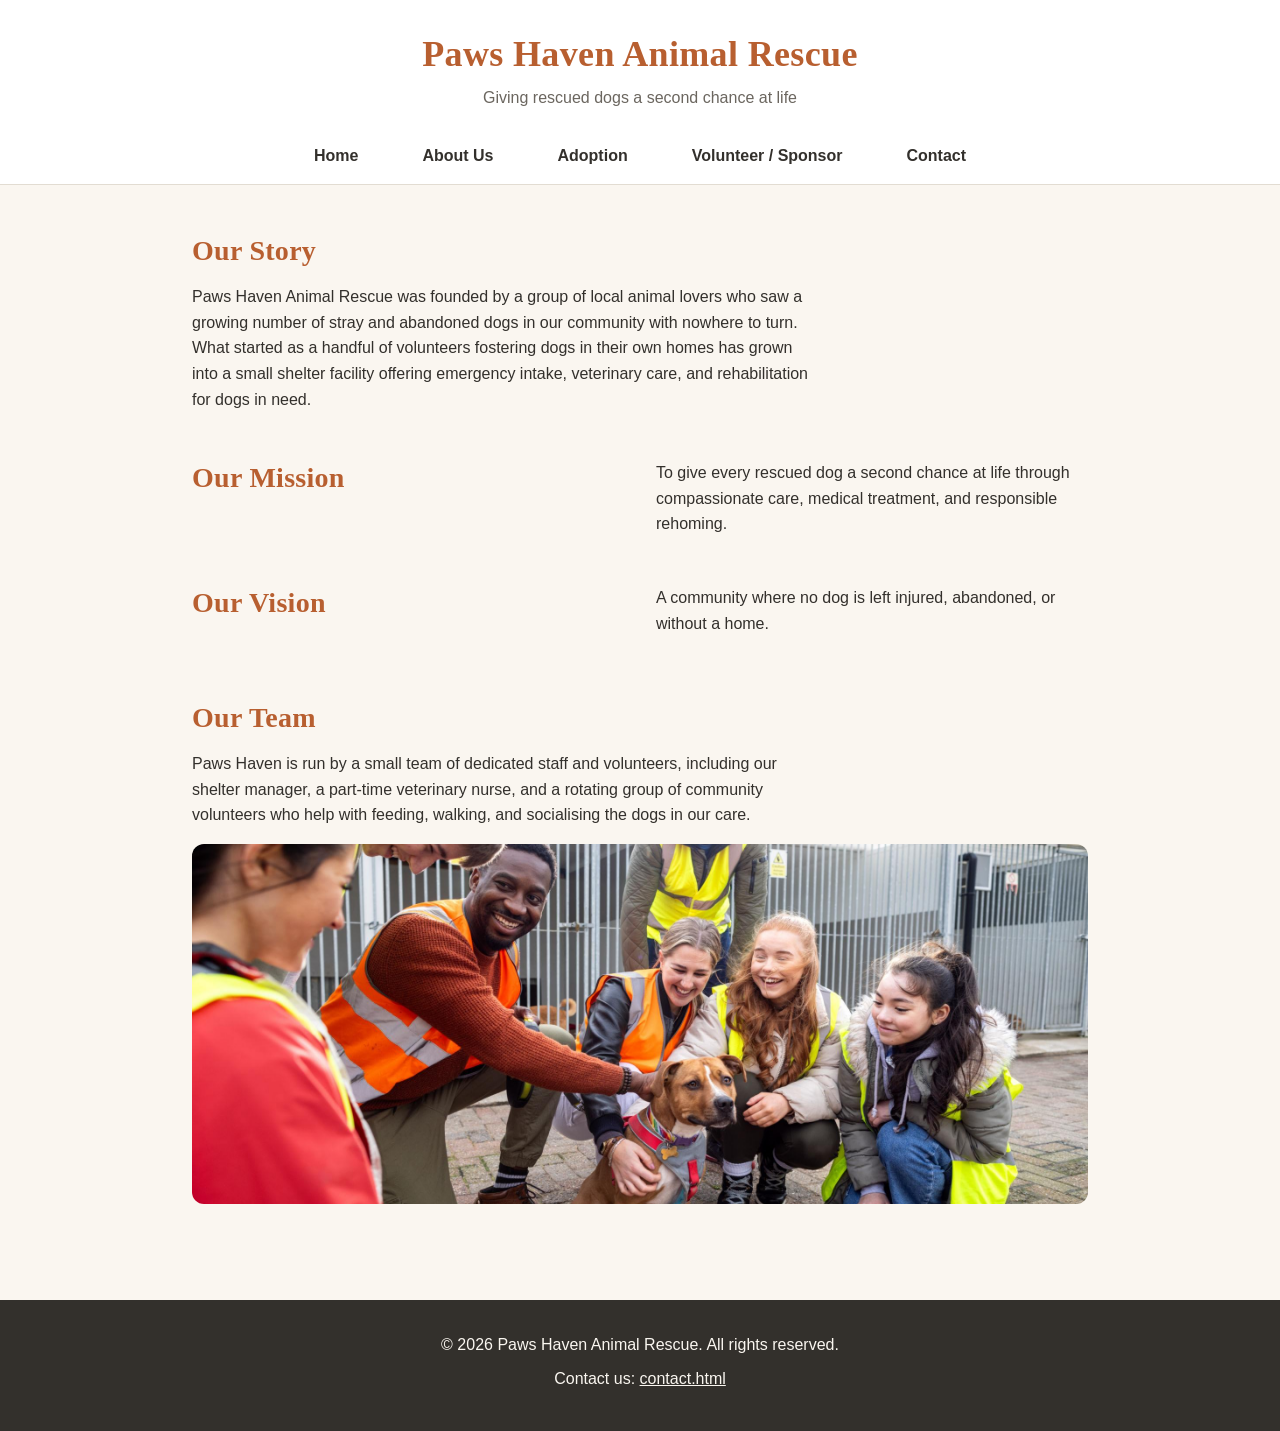
==== ST10488462 POE PART 1 (4)/ST10488462 POE PART 1/HTML and Basic Content, Website/about.html @ 7c571efb "CSS foundation Improved my footer Improved my Typography Link HTML to CSS Applied color and decor" ====
<!DOCTYPE html>
<html lang="en">
<head>
    <meta charset="UTF-8">
    <meta name="viewport" content="width=device-width, initial-scale=1.0">

    <meta name="description" content="Learn about Paws Haven Animal Rescue's history, mission, and the team dedicated to rescuing and rehoming dogs in need.">
    <meta name="keywords" content="dog rescue, animal shelter, about us, non-profit, Paws Haven">

    <!-- Links this page to the external stylesheet, so all styling is in one shared file -->
    <link rel="stylesheet" href="style.css">

    <title>Paws Haven Animal Rescue | About Us</title>
</head>
<body>

    <!-- HEADER: identical to index.html so the site feels consistent -->
    <header>
        <h1>Paws Haven Animal Rescue</h1>
        <p>Giving rescued dogs a second chance at life</p>

        <!-- NAV: same navigation menu as every other page -->
        <nav>
            <ul>
                <li><a href="index.html">Home</a></li>
                <li><a href="about.html">About Us</a></li>
                <li><a href="services.html">Adoption</a></li>
                <li><a href="enquiry.html">Volunteer / Sponsor</a></li>
                <li><a href="contact.html">Contact</a></li>
            </ul>
        </nav>
    </header>

    <!-- MAIN: unique content for the About Us page -->
    <main>

        <!-- Section explaining the charity's history -->
        <section id="our-story">
            <h2>Our Story</h2>
            <p>
                Paws Haven Animal Rescue was founded by a group of local animal
                lovers who saw a growing number of stray and abandoned dogs in
                our community with nowhere to turn. What started as a handful of
                volunteers fostering dogs in their own homes has grown into a
                small shelter facility offering emergency intake, veterinary
                care, and rehabilitation for dogs in need.
            </p>
        </section>

        <!-- Section for mission and vision -->
        <section id="mission-vision">
            <h2>Our Mission</h2>
            <p>
                To give every rescued dog a second chance at life through
                compassionate care, medical treatment, and responsible rehoming.
            </p>

            <h2>Our Vision</h2>
            <p>
                A community where no dog is left injured, abandoned, or without
                a home.
            </p>
        </section>

        <!-- Section introducing the team -->
        <section id="our-team">
            <h2>Our Team</h2>
            <p>
                Paws Haven is run by a small team of dedicated staff and
                volunteers, including our shelter manager, a part-time
                veterinary nurse, and a rotating group of community volunteers
                who help with feeding, walking, and socialising the dogs in
                our care.
            </p>
            <img src="images/team-photo.jpg" alt="Paws Haven staff and volunteers with rescued dogs">
        </section>

    </main>

    <!-- FOOTER: identical to index.html -->
    <footer>
        <p>&copy; 2026 Paws Haven Animal Rescue. All rights reserved.</p>
        <p>Contact us: <a href="contact.html">contact.html</a></p>
    </footer>

</body>
</html>
---- ST10488462 POE PART 1 (4)/ST10488462 POE PART 1/HTML and Basic Content, Website/style.css ----
/* =========================================================
   PAWS HAVEN ANIMAL RESCUE — MAIN STYLESHEET
   WEDE5020 POE Part 2: CSS Styling and Responsive Design
   =========================================================
   Sections:
   1. CSS Reset
   2. Base Styles (root variables, fonts, colours)
   3. Typography
   4. Header & Navigation
   5. Section spacing (shared layout rules)
   6. Homepage styles
   7. About Us page styles
   8. Adoption page styles (Flexbox card layout)
   9. Enquiry & Contact form styles
   10. Footer
   11. Interactive states (:hover, :focus, :active)
   12. Responsive Design (media queries)
   ========================================================= */


/* ---------------------------------------------------------
   1. CSS RESET
   Removes inconsistent default spacing/styles browsers apply,
   so the site looks the same across Chrome, Edge, Firefox, etc.
--------------------------------------------------------- */
* {
    margin: 0;
    padding: 0;
    box-sizing: border-box;
}

img {
    max-width: 100%;
    display: block;
}

a {
    text-decoration: none;
    color: inherit;
}

ul, ol {
    list-style: none;
}


/* ---------------------------------------------------------
   2. BASE STYLES
   Root variables define the colour palette and spacing scale
   used throughout the site, so changing a value here updates
   it everywhere it's used (the "cascading" advantage of CSS).
--------------------------------------------------------- */
:root {
    /* Colour palette: warm, friendly tones suited to an animal shelter */
    --color-primary: #d97845;      /* warm terracotta - buttons, links, accents */
    --color-primary-dark: #b85f30; /* hover state for primary elements */
    --color-secondary: #4a7c59;    /* calm green - secondary accents */
    --color-background: #faf6f0;   /* soft cream page background */
    --color-surface: #ffffff;      /* card/section backgrounds */
    --color-text: #33302c;         /* main body text */
    --color-text-light: #6b665f;   /* secondary/muted text */
    --color-border: #e2dcd2;       /* subtle borders */

    /* Spacing scale (relative units, used instead of fixed pixel values) */
    --space-sm: 0.5rem;
    --space-md: 1rem;
    --space-lg: 2rem;
    --space-xl: 3rem;

    /* Typography scale */
    --font-base: 1rem;      /* 16px */
    --font-h1: 2.25rem;
    --font-h2: 1.75rem;
    --font-h3: 1.25rem;
}

html {
    scroll-behavior: smooth;
}

body {
    font-family: 'Segoe UI', Arial, Helvetica, sans-serif;
    font-size: var(--font-base);
    line-height: 1.6;
    color: var(--color-text);
    background-color: var(--color-background);
}


/* ---------------------------------------------------------
   3. TYPOGRAPHY
--------------------------------------------------------- */
h1, h2, h3 {
    font-family: 'Georgia', 'Times New Roman', serif;
    color: var(--color-primary-dark);
    line-height: 1.25;
    margin-bottom: var(--space-md);
    letter-spacing: 0.01em;
}

h1 {
    font-size: var(--font-h1);
}

h2 {
    font-size: var(--font-h2);
}

h3 {
    font-size: var(--font-h3);
}

p {
    margin-bottom: var(--space-md);
    max-width: 70ch; /* keeps line length comfortable to read */
}


/* ---------------------------------------------------------
   4. HEADER & NAVIGATION
--------------------------------------------------------- */
header {
    background-color: var(--color-surface);
    border-bottom: 1px solid var(--color-border);
    padding: var(--space-lg) var(--space-lg) var(--space-md);
    text-align: center;
}

header h1 {
    margin-bottom: var(--space-sm);
}

header > p {
    color: var(--color-text-light);
    margin-bottom: var(--space-lg);
    max-width: none;
}

nav ul {
    display: flex;
    flex-wrap: wrap;
    justify-content: center;
    gap: var(--space-lg);
}

nav li {
    /* Fallback spacing in case a browser doesn't support flexbox 'gap' */
    margin: 0 calc(var(--space-lg) / 2);
}

nav a {
    font-weight: 600;
    padding: var(--space-sm) 0;
    border-bottom: 2px solid transparent;
    transition: border-color 0.2s ease, color 0.2s ease;
}


/* ---------------------------------------------------------
   5. SECTION SPACING
   Shared layout rules so every page's <main> content is
   consistently centred and spaced, regardless of page.
--------------------------------------------------------- */
main {
    max-width: 960px;
    margin: 0 auto;
    padding: var(--space-xl) var(--space-lg);
}

main section {
    margin-bottom: var(--space-xl);
}


/* ---------------------------------------------------------
   6. HOMEPAGE STYLES
--------------------------------------------------------- */
#hero {
    text-align: center;
}

#hero img {
    border-radius: 12px;
    margin-bottom: var(--space-lg);
    max-height: 420px;
    width: 100%;
    object-fit: cover;
}

#hero p {
    margin-left: auto;
    margin-right: auto;
}

.cta-button {
    display: inline-block;
    background-color: var(--color-primary);
    color: #ffffff;
    font-weight: 600;
    padding: var(--space-sm) var(--space-lg);
    border-radius: 8px;
    margin-top: var(--space-sm);
    transition: background-color 0.2s ease, transform 0.15s ease;
}

#what-we-do ul {
    display: grid;
    grid-template-columns: repeat(2, 1fr);
    gap: var(--space-md);
}

#what-we-do li {
    background-color: var(--color-surface);
    border: 1px solid var(--color-border);
    border-radius: 8px;
    padding: var(--space-md);
}

#get-involved {
    background-color: var(--color-surface);
    border-left: 4px solid var(--color-secondary);
    border-radius: 8px;
    padding: var(--space-lg);
}


/* ---------------------------------------------------------
   7. ABOUT US PAGE STYLES
--------------------------------------------------------- */
#mission-vision {
    display: grid;
    grid-template-columns: 1fr 1fr;
    gap: var(--space-lg);
}

#our-team img {
    border-radius: 12px;
    margin-top: var(--space-md);
    max-height: 360px;
    width: 100%;
    object-fit: cover;
}


/* ---------------------------------------------------------
   8. ADOPTION PAGE STYLES (Flexbox card layout)
--------------------------------------------------------- */
#available-dogs {
    display: flex;
    flex-wrap: wrap;
    justify-content: center;
    gap: var(--space-lg);
}

.dog-card {
    background-color: var(--color-surface);
    border: 1px solid var(--color-border);
    border-radius: 12px;
    overflow: hidden;
    flex: 1 1 260px;
    max-width: 300px;
    box-shadow: 0 2px 6px rgba(0, 0, 0, 0.06);
    transition: transform 0.2s ease, box-shadow 0.2s ease;
}

.dog-card img {
    height: 200px;
    width: 100%;
    object-fit: cover;
}

.dog-card h3,
.dog-card p {
    padding-left: var(--space-md);
    padding-right: var(--space-md);
}

.dog-card h3 {
    margin-top: var(--space-md);
    margin-bottom: var(--space-sm);
}

.dog-card p {
    color: var(--color-text-light);
    margin-bottom: var(--space-md);
}

#adoption-process ol {
    list-style: decimal;
    padding-left: var(--space-lg);
}

#adoption-process li {
    margin-bottom: var(--space-sm);
}


/* ---------------------------------------------------------
   9. ENQUIRY & CONTACT FORM STYLES
--------------------------------------------------------- */
form {
    display: flex;
    flex-direction: column;
    gap: var(--space-sm);
    background-color: var(--color-surface);
    border: 1px solid var(--color-border);
    border-radius: 12px;
    padding: var(--space-lg);
    max-width: 560px;
}

label {
    font-weight: 600;
    margin-top: var(--space-sm);
}

input,
select,
textarea {
    font-family: inherit;
    font-size: var(--font-base);
    padding: var(--space-sm);
    border: 1px solid var(--color-border);
    border-radius: 6px;
    background-color: var(--color-background);
    color: var(--color-text);
}

textarea {
    resize: vertical;
}

button[type="submit"] {
    align-self: flex-start;
    background-color: var(--color-primary);
    color: #ffffff;
    font-weight: 600;
    font-size: var(--font-base);
    border: none;
    border-radius: 8px;
    padding: var(--space-sm) var(--space-lg);
    margin-top: var(--space-sm);
    cursor: pointer;
    transition: background-color 0.2s ease, transform 0.15s ease;
}

#our-locations iframe {
    border-radius: 8px;
    margin-bottom: var(--space-lg);
}

#contact-details p {
    max-width: none;
}


/* ---------------------------------------------------------
   10. FOOTER
--------------------------------------------------------- */
footer {
    background-color: var(--color-text);
    color: var(--color-background);
    text-align: center;
    padding: var(--space-lg);
}

footer p {
    max-width: none;
    margin-bottom: var(--space-sm);
    color: inherit;
}

footer a {
    text-decoration: underline;
}


/* ---------------------------------------------------------
   11. INTERACTIVE STATES (:hover, :focus, :active)
--------------------------------------------------------- */
nav a:hover,
nav a:focus {
    color: var(--color-primary);
    border-bottom-color: var(--color-primary);
}

nav a:active {
    color: var(--color-primary-dark);
}

.cta-button:hover {
    background-color: var(--color-primary-dark);
    transform: translateY(-2px);
}

.cta-button:active {
    transform: translateY(0);
}

.dog-card:hover {
    box-shadow: 0 6px 16px rgba(0, 0, 0, 0.12);
    transform: translateY(-4px);
}

button[type="submit"]:hover {
    background-color: var(--color-primary-dark);
}

button[type="submit"]:active {
    transform: translateY(1px);
}

input:focus,
select:focus,
textarea:focus {
    outline: none;
    border-color: var(--color-primary);
    box-shadow: 0 0 0 3px rgba(217, 120, 69, 0.2);
}

a:focus-visible,
button:focus-visible {
    outline: 3px solid var(--color-secondary);
    outline-offset: 2px;
}


/* ---------------------------------------------------------
   12. RESPONSIVE DESIGN
   Breakpoints:
     - Tablet:  max-width 768px
     - Mobile:  max-width 480px
   Layout switches from multi-column to single-column, nav
   stacks vertically, and spacing/font sizes shrink slightly
   to suit smaller screens.
--------------------------------------------------------- */

/* ---- Tablet ---- */
@media (max-width: 768px) {
    :root {
        --font-h1: 1.85rem;
        --font-h2: 1.5rem;
        --font-h3: 1.15rem;
    }

    main {
        padding: var(--space-lg) var(--space-md);
    }

    nav ul {
        gap: var(--space-md);
    }

    #what-we-do ul {
        grid-template-columns: 1fr;
    }

    #mission-vision {
        grid-template-columns: 1fr;
    }

    .dog-card {
        flex: 1 1 45%;
    }
}

/* ---- Mobile ---- */
@media (max-width: 480px) {
    header {
        padding: var(--space-md);
    }

    nav ul {
        flex-direction: column;
        align-items: center;
        gap: var(--space-sm);
    }

    main {
        padding: var(--space-md) var(--space-sm);
    }

    #hero img {
        max-height: 260px;
    }

    .dog-card {
        flex: 1 1 100%;
        max-width: 100%;
    }

    form {
        padding: var(--space-md);
    }

    button[type="submit"] {
        width: 100%;
        text-align: center;
    }
}
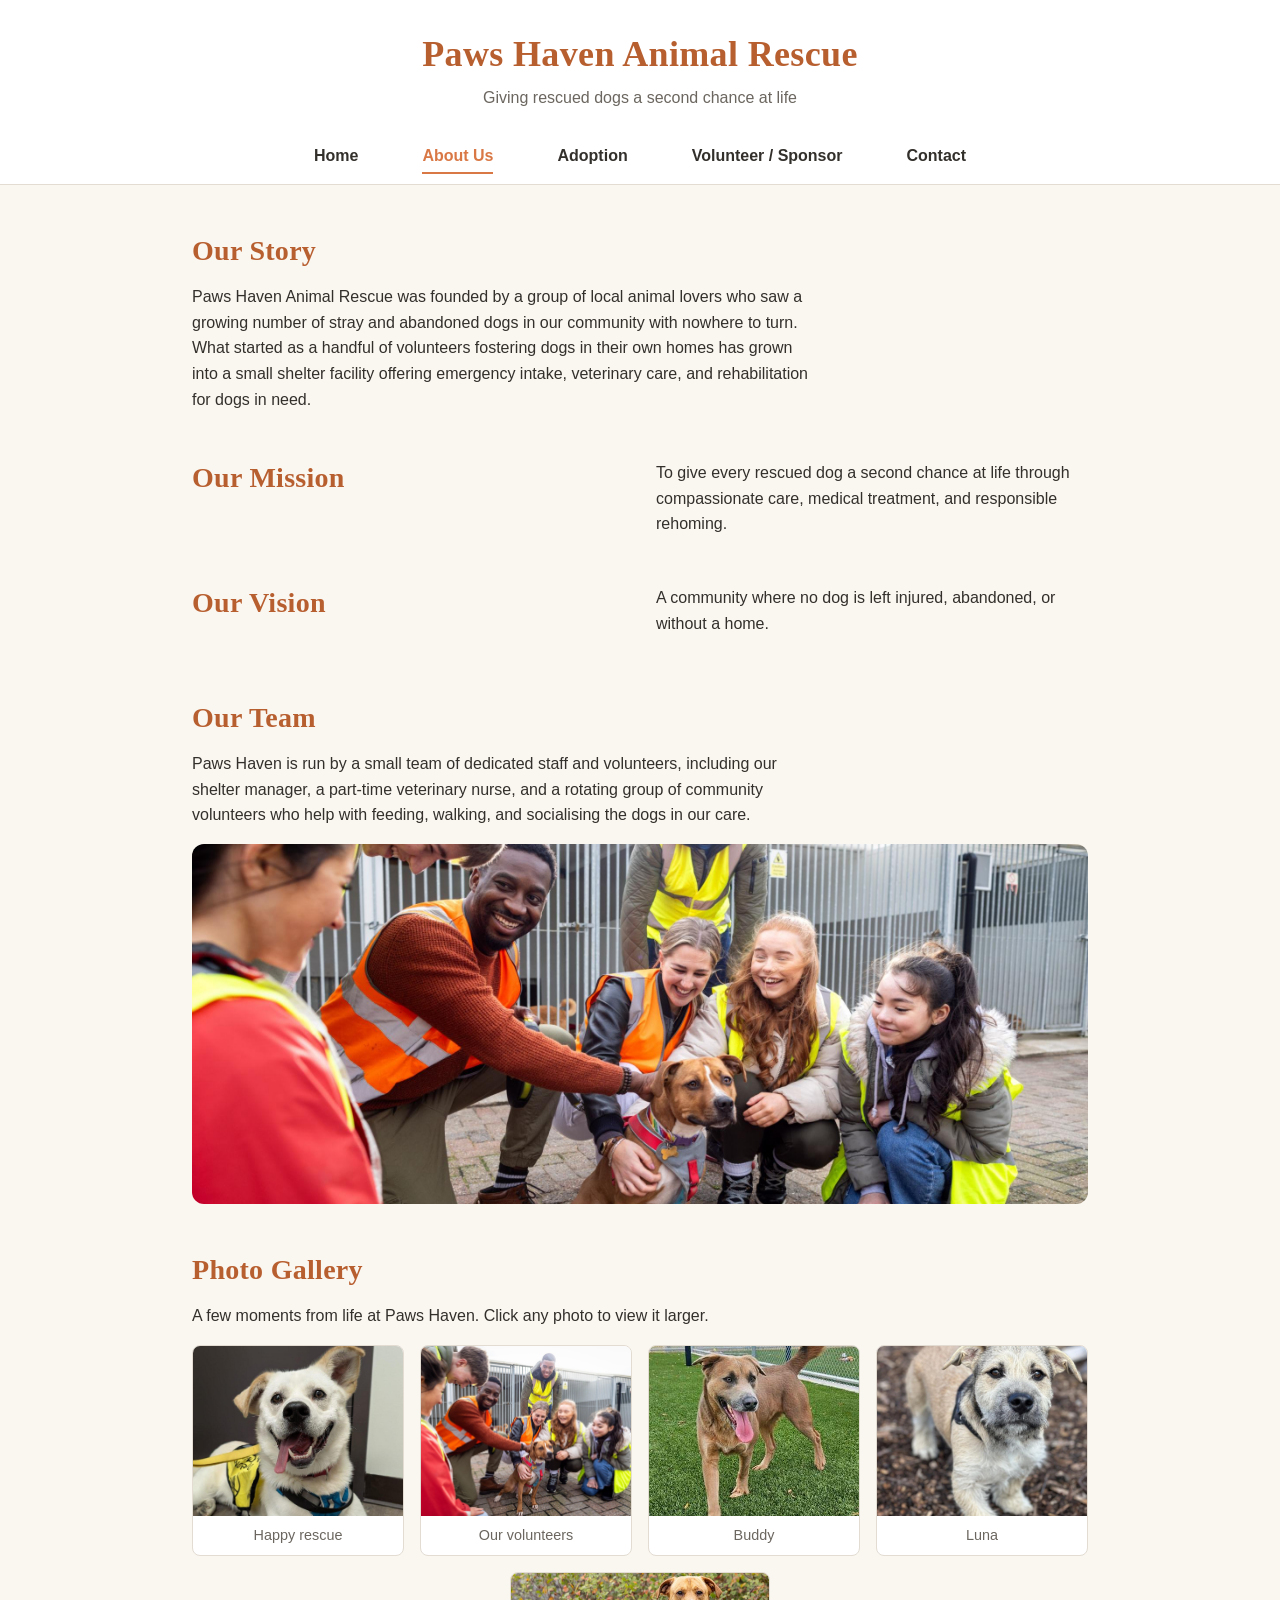
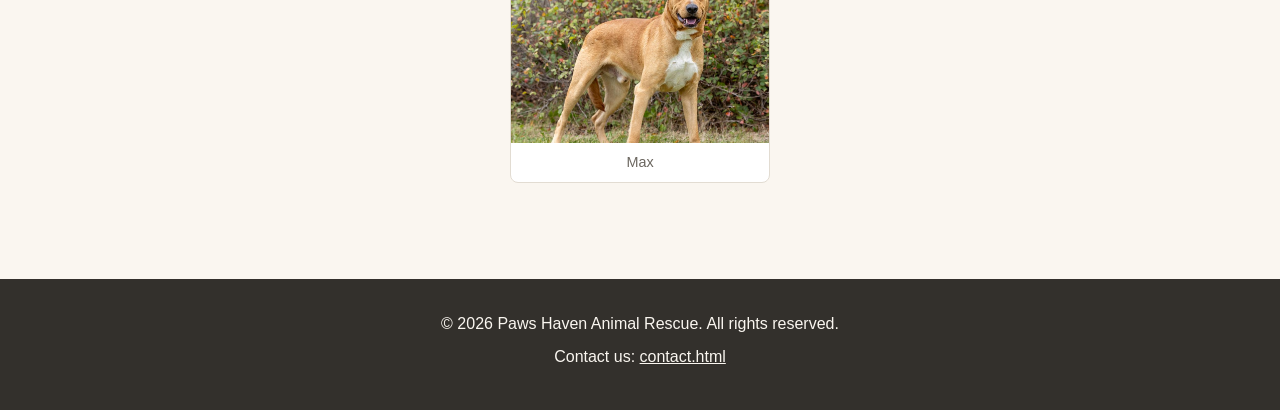
==== commit 20af5573: "Add Javascript interactivity: photo gallery lightbox, FAQ accordion, scroll animations" ====
--- a/ST10488462 POE PART 1 (4)/ST10488462 POE PART 1/HTML and Basic Content, Website/about.html
+++ b/ST10488462 POE PART 1 (4)/ST10488462 POE PART 1/HTML and Basic Content, Website/about.html
@@ -11,6 +11,8 @@
     <link rel="stylesheet" href="style.css">
 
     <title>Paws Haven Animal Rescue | About Us</title>
+    <!-- Links the JavaScript file. 'defer' makes it run only after the whole page has loaded -->
+    <script src="js/script.js" defer></script>
 </head>
 <body>
 
@@ -72,7 +74,36 @@
                 who help with feeding, walking, and socialising the dogs in
                 our care.
             </p>
-            <img src="images/team-photo.jpg" alt="Paws Haven staff and volunteers with rescued dogs">
+            <img src="images/team-photo.jpg" alt="Paws Haven staff and volunteers with rescued dogs" data-lightbox="team" data-caption="Our staff and volunteers with some of the dogs in our care">
+        </section>
+
+        <!-- Photo gallery: click any photo to open it in the lightbox viewer (see js/script.js) -->
+        <section id="gallery">
+            <h2>Photo Gallery</h2>
+            <p>A few moments from life at Paws Haven. Click any photo to view it larger.</p>
+
+            <div class="gallery">
+                <figure class="gallery-item">
+                    <img src="images/hero-dog.jpg" alt="A happy white rescued dog smiling at the camera" data-lightbox="gallery" data-caption="A happy rescue dog enjoying life at Paws Haven">
+                    <figcaption>Happy rescue</figcaption>
+                </figure>
+                <figure class="gallery-item">
+                    <img src="images/team-photo.jpg" alt="Paws Haven volunteers petting a brown dog at the shelter" data-lightbox="gallery" data-caption="Our volunteers giving the dogs the attention they deserve">
+                    <figcaption>Our volunteers</figcaption>
+                </figure>
+                <figure class="gallery-item">
+                    <img src="images/dog-buddy.jpg" alt="Buddy, a medium-sized brown dog standing on grass" data-lightbox="gallery" data-caption="Buddy enjoying some time on the grass">
+                    <figcaption>Buddy</figcaption>
+                </figure>
+                <figure class="gallery-item">
+                    <img src="images/dog-luna.jpg" alt="Luna, a small scruffy terrier mix looking up at the camera" data-lightbox="gallery" data-caption="Luna, our calm and affectionate terrier mix">
+                    <figcaption>Luna</figcaption>
+                </figure>
+                <figure class="gallery-item">
+                    <img src="images/dog-max.jpg" alt="Max, a tan Labrador mix standing in front of green bushes" data-lightbox="gallery" data-caption="Max, a playful Labrador mix who loves to run">
+                    <figcaption>Max</figcaption>
+                </figure>
+            </div>
         </section>
 
     </main>
--- a/ST10488462 POE PART 1 (4)/ST10488462 POE PART 1/HTML and Basic Content, Website/style.css
+++ b/ST10488462 POE PART 1 (4)/ST10488462 POE PART 1/HTML and Basic Content, Website/style.css
@@ -498,3 +498,365 @@
         text-align: center;
     }
 }
+
+
+/* =========================================================
+   PART 3 ADDITIONS: INTERACTIVE ELEMENTS
+   Styles for the features added with JavaScript (js/script.js):
+   13. Active navigation link
+   14. Scroll reveal animation
+   15. Back to top button
+   16. Accordion (FAQ)
+   17. Photo gallery
+   18. Lightbox viewer
+   ========================================================= */
+
+
+/* ---------------------------------------------------------
+   13. ACTIVE NAVIGATION LINK
+   JavaScript adds the class "active" to the link of the page
+   the visitor is currently on.
+--------------------------------------------------------- */
+nav a.active {
+    color: var(--color-primary);
+    border-bottom-color: var(--color-primary);
+}
+
+
+/* ---------------------------------------------------------
+   14. SCROLL REVEAL ANIMATION
+   Sections start slightly lower and see-through, then fade
+   up into place as they scroll into view. The ".js" class is
+   added by JavaScript, so visitors without JavaScript still
+   see all of the content.
+--------------------------------------------------------- */
+.js .reveal {
+    opacity: 0;
+    transform: translateY(24px);
+    transition: opacity 0.6s ease, transform 0.6s ease;
+}
+
+.js .reveal.is-visible {
+    opacity: 1;
+    transform: translateY(0);
+}
+
+
+/* ---------------------------------------------------------
+   15. BACK TO TOP BUTTON
+--------------------------------------------------------- */
+.back-to-top {
+    position: fixed;
+    right: var(--space-lg);
+    bottom: var(--space-lg);
+    width: 3rem;
+    height: 3rem;
+    border: none;
+    border-radius: 50%;
+    background-color: var(--color-primary);
+    color: #ffffff;
+    font-size: 1.4rem;
+    cursor: pointer;
+    box-shadow: 0 2px 8px rgba(0, 0, 0, 0.25);
+    opacity: 0;
+    pointer-events: none;
+    transform: translateY(12px);
+    transition: opacity 0.3s ease, transform 0.3s ease, background-color 0.2s ease;
+}
+
+.back-to-top.visible {
+    opacity: 1;
+    pointer-events: auto;
+    transform: translateY(0);
+}
+
+.back-to-top:hover {
+    background-color: var(--color-primary-dark);
+}
+
+
+/* ---------------------------------------------------------
+   16. ACCORDION (FAQ)
+--------------------------------------------------------- */
+.accordion {
+    max-width: 700px;
+}
+
+.accordion-item {
+    background-color: var(--color-surface);
+    border: 1px solid var(--color-border);
+    border-radius: 8px;
+    margin-bottom: var(--space-sm);
+    overflow: hidden;
+}
+
+/* The heading wrapping each button needs its default heading look removed */
+.accordion-item h3 {
+    margin: 0;
+    font-family: inherit;
+    font-size: var(--font-base);
+}
+
+.accordion-header {
+    display: flex;
+    justify-content: space-between;
+    align-items: center;
+    width: 100%;
+    padding: var(--space-md);
+    border: none;
+    background: none;
+    font-family: inherit;
+    font-size: var(--font-base);
+    font-weight: 600;
+    color: var(--color-text);
+    text-align: left;
+    cursor: pointer;
+    transition: background-color 0.2s ease;
+}
+
+.accordion-header:hover,
+.accordion-header:focus-visible {
+    background-color: var(--color-background);
+}
+
+/* The little plus sign that turns into a minus when the panel is open */
+.accordion-header::after {
+    content: "+";
+    margin-left: auto;
+    padding-left: var(--space-md);
+    font-size: 1.5rem;
+    line-height: 1;
+    color: var(--color-primary);
+    transition: transform 0.3s ease;
+}
+
+.accordion-header[aria-expanded="true"]::after {
+    content: "\2212"; /* minus sign */
+    transform: rotate(180deg);
+}
+
+.accordion-panel {
+    padding: 0 var(--space-md) var(--space-md);
+}
+
+.accordion-panel p {
+    margin-bottom: 0;
+}
+
+/* The answer slides down and fades in when it opens */
+.accordion-panel:not([hidden]) {
+    animation: panelOpen 0.35s ease;
+}
+
+@keyframes panelOpen {
+    from {
+        opacity: 0;
+        transform: translateY(-8px);
+    }
+    to {
+        opacity: 1;
+        transform: translateY(0);
+    }
+}
+
+
+/* ---------------------------------------------------------
+   17. PHOTO GALLERY
+   Flexbox layout: thumbnails sit side by side and wrap onto a
+   new row when there is no more room.
+--------------------------------------------------------- */
+.gallery {
+    display: flex;
+    flex-wrap: wrap;
+    justify-content: center;
+    gap: var(--space-md);
+}
+
+.gallery-item {
+    flex: 1 1 180px;
+    max-width: 260px;
+    background-color: var(--color-surface);
+    border: 1px solid var(--color-border);
+    border-radius: 8px;
+    overflow: hidden;
+}
+
+.gallery-item img {
+    width: 100%;
+    height: 170px;
+    object-fit: cover;
+    transition: transform 0.3s ease;
+}
+
+.gallery-item:hover img {
+    transform: scale(1.06);
+}
+
+.gallery-item figcaption {
+    padding: var(--space-sm);
+    text-align: center;
+    font-size: 0.9rem;
+    color: var(--color-text-light);
+}
+
+/* Any image that opens the lightbox shows a zoom cursor */
+img[data-lightbox] {
+    cursor: zoom-in;
+}
+
+img[data-lightbox]:focus-visible {
+    outline: 3px solid var(--color-secondary);
+    outline-offset: 2px;
+}
+
+
+/* ---------------------------------------------------------
+   18. LIGHTBOX VIEWER
+   A full-screen dark overlay created by JavaScript that shows
+   one image at a time with previous/next and close buttons.
+--------------------------------------------------------- */
+.lightbox {
+    position: fixed;
+    top: 0;
+    right: 0;
+    bottom: 0;
+    left: 0;
+    z-index: 1000;
+    display: flex;
+    align-items: center;
+    justify-content: center;
+    padding: var(--space-lg);
+    background-color: rgba(0, 0, 0, 0.88);
+    animation: lightboxFade 0.25s ease;
+}
+
+/* The "hidden" attribute must win over display: flex above */
+.lightbox[hidden] {
+    display: none;
+}
+
+@keyframes lightboxFade {
+    from {
+        opacity: 0;
+    }
+    to {
+        opacity: 1;
+    }
+}
+
+.lightbox-figure {
+    max-width: 90%;
+    text-align: center;
+}
+
+.lightbox-img {
+    max-width: 100%;
+    max-height: 75vh;
+    margin: 0 auto;
+    border-radius: 8px;
+    box-shadow: 0 4px 24px rgba(0, 0, 0, 0.5);
+}
+
+.lightbox-caption {
+    margin-top: var(--space-md);
+    color: #ffffff;
+}
+
+.lightbox-close,
+.lightbox-prev,
+.lightbox-next {
+    position: absolute;
+    border: none;
+    background-color: rgba(255, 255, 255, 0.15);
+    color: #ffffff;
+    cursor: pointer;
+    border-radius: 50%;
+    width: 3rem;
+    height: 3rem;
+    font-size: 1.5rem;
+    transition: background-color 0.2s ease;
+}
+
+.lightbox-close:hover,
+.lightbox-prev:hover,
+.lightbox-next:hover {
+    background-color: rgba(255, 255, 255, 0.35);
+}
+
+.lightbox-close {
+    top: var(--space-md);
+    right: var(--space-md);
+}
+
+.lightbox-prev {
+    left: var(--space-md);
+    top: 50%;
+}
+
+.lightbox-next {
+    right: var(--space-md);
+    top: 50%;
+}
+
+/* Stops the page behind the lightbox from scrolling while it is open */
+body.no-scroll {
+    overflow: hidden;
+}
+
+
+/* ---------------------------------------------------------
+   PART 3 RESPONSIVE ADJUSTMENTS
+--------------------------------------------------------- */
+@media (max-width: 480px) {
+    .back-to-top {
+        right: var(--space-md);
+        bottom: var(--space-md);
+    }
+
+    .gallery-item {
+        flex: 1 1 100%;
+        max-width: 100%;
+    }
+
+    .lightbox {
+        padding: var(--space-md);
+    }
+
+    .lightbox-prev,
+    .lightbox-next {
+        top: auto;
+        bottom: var(--space-md);
+    }
+
+    .lightbox-prev {
+        left: 30%;
+    }
+
+    .lightbox-next {
+        right: 30%;
+    }
+}
+
+
+/* ---------------------------------------------------------
+   REDUCED MOTION
+   Visitors who ask their device to limit animation get a
+   calmer version of the site with no sliding or fading.
+--------------------------------------------------------- */
+@media (prefers-reduced-motion: reduce) {
+    .js .reveal,
+    .js .reveal.is-visible {
+        opacity: 1;
+        transform: none;
+        transition: none;
+    }
+
+    .accordion-panel:not([hidden]),
+    .lightbox {
+        animation: none;
+    }
+
+    html {
+        scroll-behavior: auto;
+    }
+}
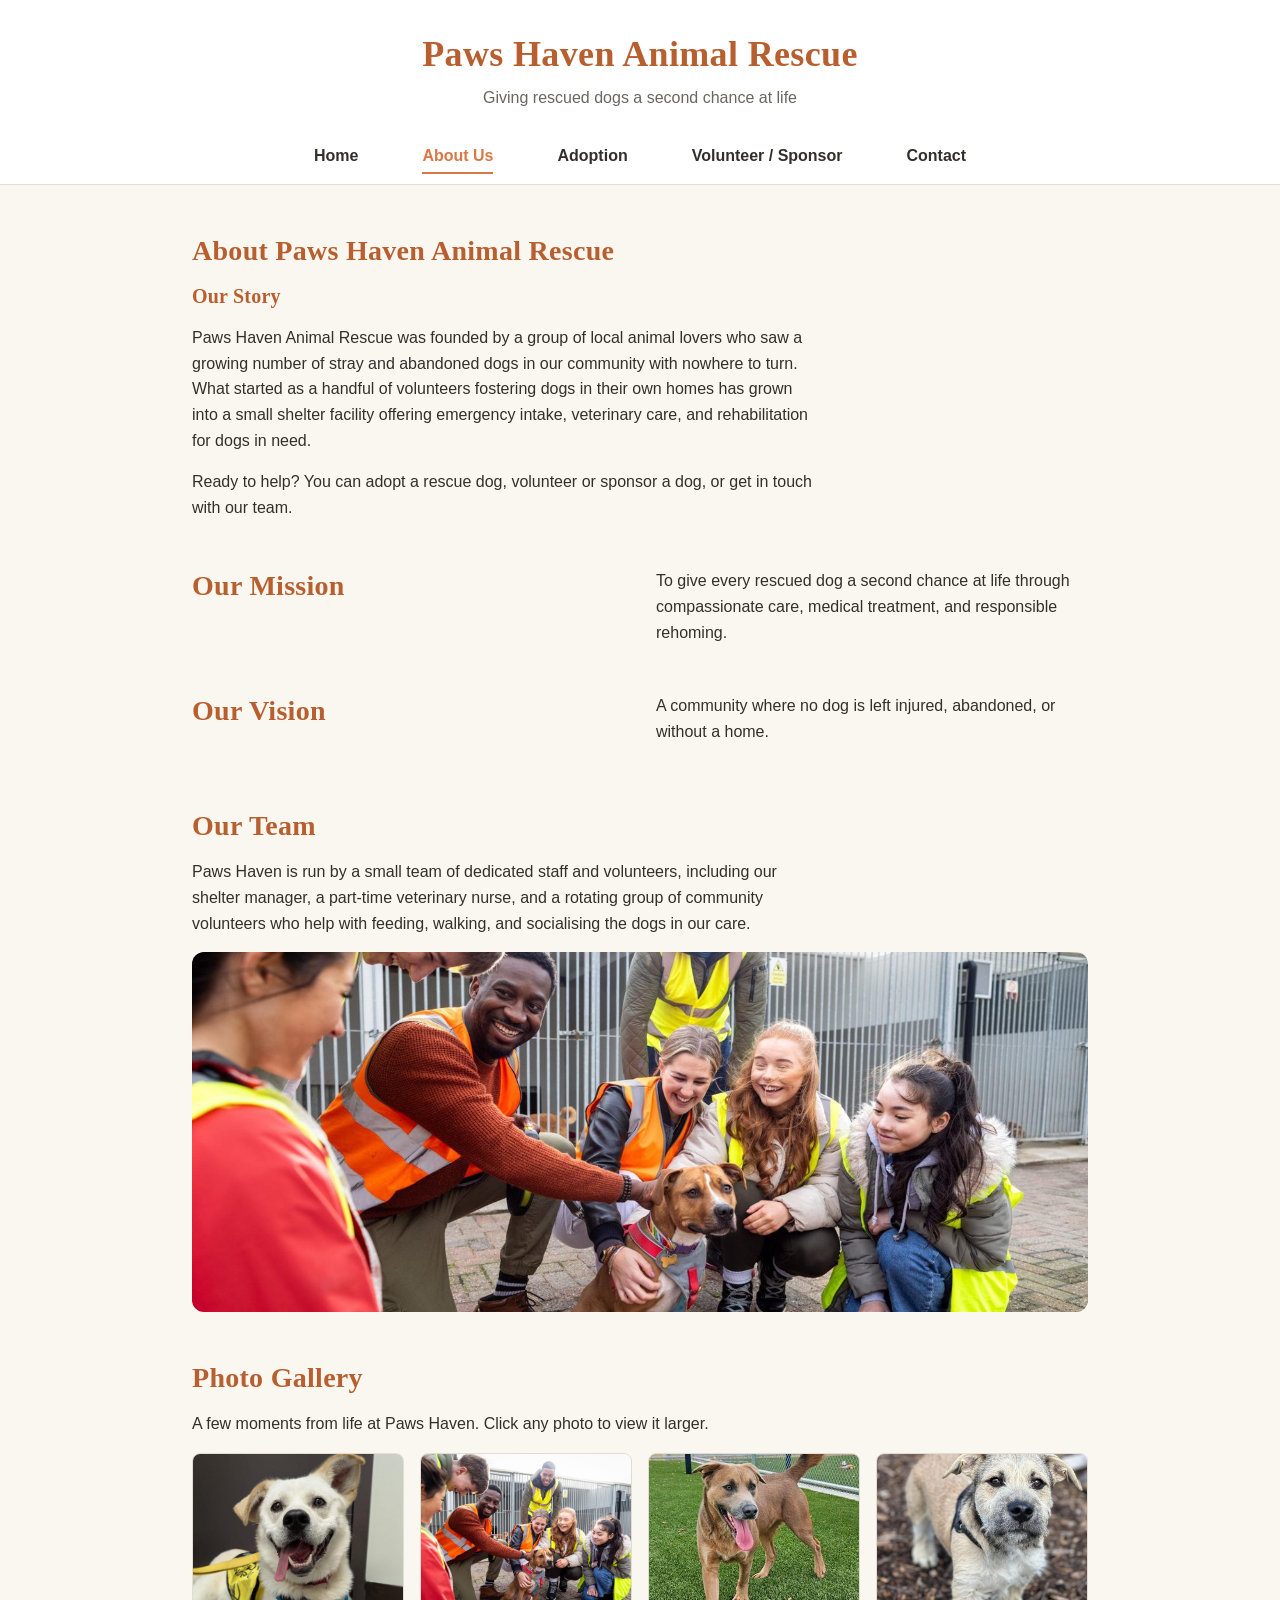
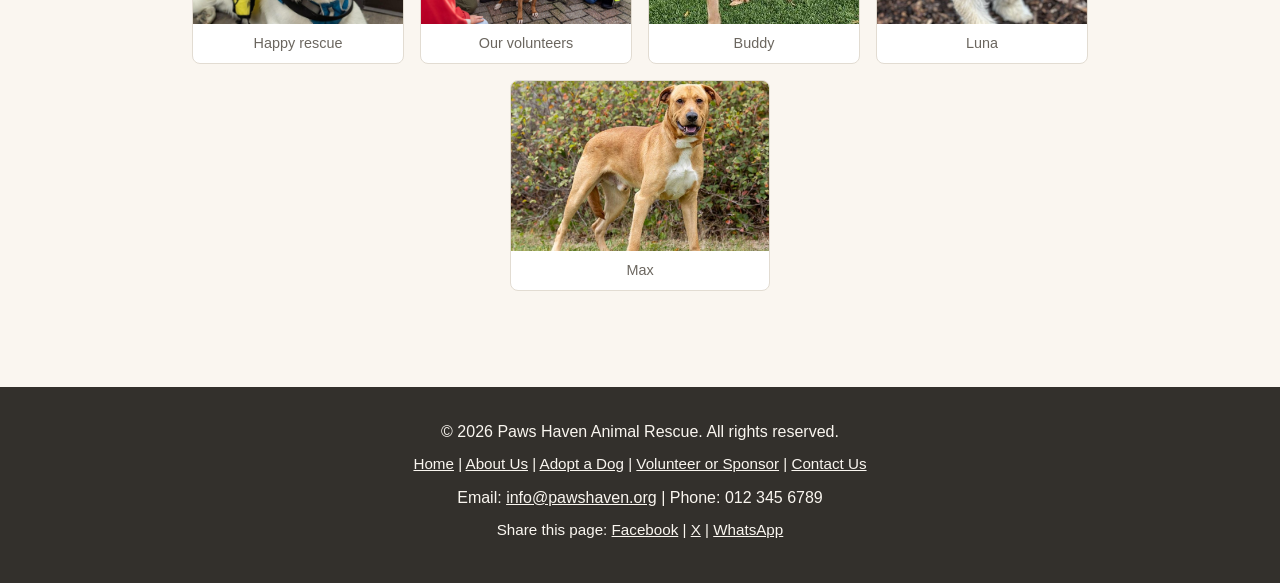
==== commit e208f7ee: "Add SEO; unique titles and descriptions, social tags, structured data, robots.txt, sitemap.xml, 404 " ====
--- a/ST10488462 POE PART 1 (4)/ST10488462 POE PART 1/HTML and Basic Content, Website/about.html
+++ b/ST10488462 POE PART 1 (4)/ST10488462 POE PART 1/HTML and Basic Content, Website/about.html
@@ -4,13 +4,29 @@
     <meta charset="UTF-8">
     <meta name="viewport" content="width=device-width, initial-scale=1.0">
 
-    <meta name="description" content="Learn about Paws Haven Animal Rescue's history, mission, and the team dedicated to rescuing and rehoming dogs in need.">
-    <meta name="keywords" content="dog rescue, animal shelter, about us, non-profit, Paws Haven">
+    <meta name="description" content="Meet the team behind Paws Haven Animal Rescue. Learn our story, mission and vision, and see photos of the rescued dogs and volunteers we work with.">
+    <meta name="keywords" content="about Paws Haven, dog rescue team, animal shelter mission, non-profit, Pretoria">
 
     <!-- Links this page to the external stylesheet, so all styling is in one shared file -->
     <link rel="stylesheet" href="style.css">
 
-    <title>Paws Haven Animal Rescue | About Us</title>
+    <title>About Our Dog Rescue Team | Paws Haven Animal Rescue</title>
+
+    <!-- SEO: the preferred (canonical) address of this page, so search engines do not treat duplicates as separate pages -->
+    <link rel="canonical" href="https://pawshaven-st10488462.netlify.app/about">
+    <meta name="robots" content="index, follow">
+    <meta name="theme-color" content="#d97845">
+    <link rel="icon" href="images/favicon.svg" type="image/svg+xml">
+
+    <!-- Social media sharing (Open Graph and Twitter): controls how this page looks when shared on Facebook, WhatsApp, X and similar -->
+    <meta property="og:type" content="website">
+    <meta property="og:site_name" content="Paws Haven Animal Rescue">
+    <meta property="og:title" content="About Our Dog Rescue Team | Paws Haven Animal Rescue">
+    <meta property="og:description" content="Meet the team behind Paws Haven Animal Rescue. Learn our story, mission and vision, and see photos of the rescued dogs and volunteers we work with.">
+    <meta property="og:url" content="https://pawshaven-st10488462.netlify.app/about">
+    <meta property="og:image" content="https://pawshaven-st10488462.netlify.app/images/hero-dog.jpg">
+    <meta property="og:image:alt" content="A happy white rescue dog smiling at the camera">
+    <meta name="twitter:card" content="summary_large_image">
     <!-- Links the JavaScript file. 'defer' makes it run only after the whole page has loaded -->
     <script src="js/script.js" defer></script>
 </head>
@@ -18,7 +34,7 @@
 
     <!-- HEADER: identical to index.html so the site feels consistent -->
     <header>
-        <h1>Paws Haven Animal Rescue</h1>
+        <p class="site-title">Paws Haven Animal Rescue</p>
         <p>Giving rescued dogs a second chance at life</p>
 
         <!-- NAV: same navigation menu as every other page -->
@@ -38,6 +54,7 @@
 
         <!-- Section explaining the charity's history -->
         <section id="our-story">
+            <h1>About Paws Haven Animal Rescue</h1>
             <h2>Our Story</h2>
             <p>
                 Paws Haven Animal Rescue was founded by a group of local animal
@@ -46,6 +63,11 @@
                 volunteers fostering dogs in their own homes has grown into a
                 small shelter facility offering emergency intake, veterinary
                 care, and rehabilitation for dogs in need.
+            </p>
+            <p>
+                Ready to help? You can <a href="services.html">adopt a rescue dog</a>,
+                <a href="enquiry.html">volunteer or sponsor a dog</a>, or
+                <a href="contact.html">get in touch with our team</a>.
             </p>
         </section>
 
@@ -74,7 +96,7 @@
                 who help with feeding, walking, and socialising the dogs in
                 our care.
             </p>
-            <img src="images/team-photo.jpg" alt="Paws Haven staff and volunteers with rescued dogs" data-lightbox="team" data-caption="Our staff and volunteers with some of the dogs in our care">
+            <img src="images/team-photo.jpg" alt="Paws Haven staff and volunteers with rescued dogs" data-lightbox="team" data-caption="Our staff and volunteers with some of the dogs in our care" width="1400" height="934" loading="lazy">
         </section>
 
         <!-- Photo gallery: click any photo to open it in the lightbox viewer (see js/script.js) -->
@@ -84,23 +106,23 @@
 
             <div class="gallery">
                 <figure class="gallery-item">
-                    <img src="images/hero-dog.jpg" alt="A happy white rescued dog smiling at the camera" data-lightbox="gallery" data-caption="A happy rescue dog enjoying life at Paws Haven">
+                    <img src="images/hero-dog.jpg" alt="A happy white rescued dog smiling at the camera" data-lightbox="gallery" data-caption="A happy rescue dog enjoying life at Paws Haven" width="980" height="980" loading="lazy">
                     <figcaption>Happy rescue</figcaption>
                 </figure>
                 <figure class="gallery-item">
-                    <img src="images/team-photo.jpg" alt="Paws Haven volunteers petting a brown dog at the shelter" data-lightbox="gallery" data-caption="Our volunteers giving the dogs the attention they deserve">
+                    <img src="images/team-photo.jpg" alt="Paws Haven volunteers petting a brown dog at the shelter" data-lightbox="gallery" data-caption="Our volunteers giving the dogs the attention they deserve" width="1400" height="934" loading="lazy">
                     <figcaption>Our volunteers</figcaption>
                 </figure>
                 <figure class="gallery-item">
-                    <img src="images/dog-buddy.jpg" alt="Buddy, a medium-sized brown dog standing on grass" data-lightbox="gallery" data-caption="Buddy enjoying some time on the grass">
+                    <img src="images/dog-buddy.jpg" alt="Buddy, a medium-sized brown dog standing on grass" data-lightbox="gallery" data-caption="Buddy enjoying some time on the grass" width="360" height="640" loading="lazy">
                     <figcaption>Buddy</figcaption>
                 </figure>
                 <figure class="gallery-item">
-                    <img src="images/dog-luna.jpg" alt="Luna, a small scruffy terrier mix looking up at the camera" data-lightbox="gallery" data-caption="Luna, our calm and affectionate terrier mix">
+                    <img src="images/dog-luna.jpg" alt="Luna, a small scruffy terrier mix looking up at the camera" data-lightbox="gallery" data-caption="Luna, our calm and affectionate terrier mix" width="720" height="1023" loading="lazy">
                     <figcaption>Luna</figcaption>
                 </figure>
                 <figure class="gallery-item">
-                    <img src="images/dog-max.jpg" alt="Max, a tan Labrador mix standing in front of green bushes" data-lightbox="gallery" data-caption="Max, a playful Labrador mix who loves to run">
+                    <img src="images/dog-max.jpg" alt="Max, a tan Labrador mix standing in front of green bushes" data-lightbox="gallery" data-caption="Max, a playful Labrador mix who loves to run" width="900" height="900" loading="lazy">
                     <figcaption>Max</figcaption>
                 </figure>
             </div>
@@ -111,7 +133,20 @@
     <!-- FOOTER: identical to index.html -->
     <footer>
         <p>&copy; 2026 Paws Haven Animal Rescue. All rights reserved.</p>
-        <p>Contact us: <a href="contact.html">contact.html</a></p>
+        <p class="footer-links">
+            <a href="index.html">Home</a> |
+            <a href="about.html">About Us</a> |
+            <a href="services.html">Adopt a Dog</a> |
+            <a href="enquiry.html">Volunteer or Sponsor</a> |
+            <a href="contact.html">Contact Us</a>
+        </p>
+        <p>Email: <a href="mailto:info@pawshaven.org">info@pawshaven.org</a> | Phone: 012 345 6789</p>
+        <p class="share-links">
+            Share this page:
+            <a href="https://www.facebook.com/sharer/sharer.php?u=https%3A%2F%2Fpawshaven-st10488462.netlify.app%2Fabout" target="_blank" rel="noopener noreferrer" aria-label="Share this page on Facebook (opens in a new tab)">Facebook</a> |
+            <a href="https://twitter.com/intent/tweet?url=https%3A%2F%2Fpawshaven-st10488462.netlify.app%2Fabout" target="_blank" rel="noopener noreferrer" aria-label="Share this page on X (opens in a new tab)">X</a> |
+            <a href="https://wa.me/?text=https%3A%2F%2Fpawshaven-st10488462.netlify.app%2Fabout" target="_blank" rel="noopener noreferrer" aria-label="Share this page on WhatsApp (opens in a new tab)">WhatsApp</a>
+        </p>
     </footer>
 
 </body>
--- a/ST10488462 POE PART 1 (4)/ST10488462 POE PART 1/HTML and Basic Content, Website/style.css
+++ b/ST10488462 POE PART 1 (4)/ST10488462 POE PART 1/HTML and Basic Content, Website/style.css
@@ -31,6 +31,7 @@
 
 img {
     max-width: 100%;
+    height: auto; /* with the width/height attributes in the HTML, keeps the correct shape while reserving space */
     display: block;
 }
 
@@ -860,3 +861,645 @@
         scroll-behavior: auto;
     }
 }
+
+
+/* =========================================================
+   PART 3 ADDITIONS: DOG DIRECTORY (SEARCH, FILTER, SORT, MODAL)
+   19. Search, filter and sort controls
+   20. Dog card details button
+   21. Dog details pop-up (modal)
+   ========================================================= */
+
+
+/* ---------------------------------------------------------
+   19. SEARCH, FILTER AND SORT CONTROLS
+   Flexbox: the controls sit in a row and wrap on small screens.
+--------------------------------------------------------- */
+.dog-controls {
+    display: flex;
+    flex-wrap: wrap;
+    align-items: flex-end;
+    gap: var(--space-md);
+    background-color: var(--color-surface);
+    border: 1px solid var(--color-border);
+    border-radius: 12px;
+    padding: var(--space-md);
+}
+
+.control-group {
+    display: flex;
+    flex-direction: column;
+    gap: 0.25rem;
+    flex: 1 1 150px;
+}
+
+.control-group label {
+    margin-top: 0;
+    font-size: 0.9rem;
+}
+
+/* The search box is wider than the dropdowns */
+.control-wide {
+    flex: 2 1 260px;
+}
+
+.dog-controls input:focus,
+.dog-controls select:focus {
+    outline: 3px solid var(--color-secondary);
+    outline-offset: 1px;
+}
+
+.dog-controls input:disabled,
+.dog-controls select:disabled,
+.secondary-button:disabled {
+    opacity: 0.5;
+    cursor: not-allowed;
+}
+
+.secondary-button {
+    font-family: inherit;
+    font-size: var(--font-base);
+    font-weight: 600;
+    background-color: transparent;
+    color: var(--color-primary-dark);
+    border: 2px solid var(--color-primary);
+    border-radius: 8px;
+    padding: var(--space-sm) var(--space-md);
+    cursor: pointer;
+    transition: background-color 0.2s ease, color 0.2s ease;
+}
+
+.secondary-button:hover:not(:disabled),
+.secondary-button:focus-visible {
+    background-color: var(--color-primary);
+    color: #ffffff;
+}
+
+.dog-count {
+    margin-top: var(--space-md);
+    margin-bottom: 0;
+    color: var(--color-text-light);
+    font-size: 0.95rem;
+}
+
+/* Message shown when no dog matches the search */
+.dog-empty {
+    flex: 1 1 100%;
+    text-align: center;
+    padding: var(--space-lg);
+    background-color: var(--color-surface);
+    border: 1px dashed var(--color-border);
+    border-radius: 12px;
+    color: var(--color-text-light);
+}
+
+
+/* ---------------------------------------------------------
+   20. DOG CARD DETAILS BUTTON
+--------------------------------------------------------- */
+.details-button {
+    display: block;
+    width: calc(100% - (var(--space-md) * 2));
+    margin: 0 var(--space-md) var(--space-md);
+    padding: var(--space-sm) var(--space-md);
+    font-family: inherit;
+    font-size: var(--font-base);
+    font-weight: 600;
+    color: #ffffff;
+    background-color: var(--color-secondary);
+    border: none;
+    border-radius: 8px;
+    cursor: pointer;
+    transition: background-color 0.2s ease, transform 0.15s ease;
+}
+
+.details-button:hover,
+.details-button:focus-visible {
+    background-color: #3a6247;
+    transform: translateY(-1px);
+}
+
+
+/* ---------------------------------------------------------
+   21. DOG DETAILS POP-UP (MODAL)
+--------------------------------------------------------- */
+.modal {
+    position: fixed;
+    top: 0;
+    right: 0;
+    bottom: 0;
+    left: 0;
+    z-index: 1000;
+    display: flex;
+    align-items: center;
+    justify-content: center;
+    padding: var(--space-md);
+    background-color: rgba(0, 0, 0, 0.7);
+    overflow-y: auto;
+    animation: lightboxFade 0.25s ease;
+}
+
+/* The "hidden" attribute must win over display: flex above */
+.modal[hidden] {
+    display: none;
+}
+
+.modal-content {
+    position: relative;
+    width: 100%;
+    max-width: 520px;
+    max-height: 100%;
+    overflow-y: auto;
+    background-color: var(--color-surface);
+    border-radius: 12px;
+    box-shadow: 0 8px 32px rgba(0, 0, 0, 0.4);
+    animation: modalPop 0.3s ease;
+}
+
+@keyframes modalPop {
+    from {
+        opacity: 0;
+        transform: translateY(16px) scale(0.97);
+    }
+    to {
+        opacity: 1;
+        transform: translateY(0) scale(1);
+    }
+}
+
+.modal-image {
+    width: 100%;
+    height: 240px;
+    object-fit: cover;
+}
+
+.modal-body {
+    padding: var(--space-lg);
+}
+
+.modal-body h2 {
+    margin-bottom: var(--space-sm);
+}
+
+.modal-facts {
+    display: grid;
+    grid-template-columns: max-content 1fr;
+    gap: 0.35rem var(--space-md);
+    margin-bottom: var(--space-lg);
+}
+
+.modal-facts dt {
+    font-weight: 600;
+}
+
+.modal-facts dd {
+    margin: 0;
+    color: var(--color-text-light);
+}
+
+.modal-close {
+    position: absolute;
+    top: var(--space-sm);
+    right: var(--space-sm);
+    width: 2.5rem;
+    height: 2.5rem;
+    border: none;
+    border-radius: 50%;
+    background-color: rgba(0, 0, 0, 0.55);
+    color: #ffffff;
+    font-size: 1.5rem;
+    line-height: 1;
+    cursor: pointer;
+    transition: background-color 0.2s ease;
+}
+
+.modal-close:hover,
+.modal-close:focus-visible {
+    background-color: rgba(0, 0, 0, 0.85);
+}
+
+@media (max-width: 480px) {
+    .modal-image {
+        height: 180px;
+    }
+
+    .modal-body {
+        padding: var(--space-md);
+    }
+
+    .modal-facts {
+        grid-template-columns: 1fr;
+        gap: 0;
+    }
+
+    .modal-facts dd {
+        margin-bottom: var(--space-sm);
+    }
+
+    .dog-card {
+        max-width: 100%;
+    }
+}
+
+@media (prefers-reduced-motion: reduce) {
+    .modal,
+    .modal-content {
+        animation: none;
+    }
+}
+
+
+/* =========================================================
+   PART 3 ADDITIONS: CONTACT PAGE (MAP AND FORM)
+   22. Hidden elements
+   23. Location cards and interactive map
+   24. Form errors, groups and counters
+   25. Email ready panel
+   ========================================================= */
+
+
+/* ---------------------------------------------------------
+   22. HIDDEN ELEMENTS
+   Makes sure anything given the "hidden" attribute really
+   disappears, even if another style sets its display.
+--------------------------------------------------------- */
+[hidden] {
+    display: none !important;
+}
+
+
+/* ---------------------------------------------------------
+   23. LOCATION CARDS AND INTERACTIVE MAP
+--------------------------------------------------------- */
+.location-cards {
+    display: flex;
+    flex-wrap: wrap;
+    gap: var(--space-md);
+    margin-bottom: var(--space-lg);
+}
+
+.location-card {
+    flex: 1 1 260px;
+    background-color: var(--color-surface);
+    border: 1px solid var(--color-border);
+    border-left: 4px solid var(--color-secondary);
+    border-radius: 8px;
+    padding: var(--space-md);
+}
+
+.location-card h3 {
+    margin-bottom: var(--space-sm);
+}
+
+.location-card p {
+    margin-bottom: var(--space-sm);
+}
+
+.location-actions {
+    display: flex;
+    flex-wrap: wrap;
+    align-items: center;
+    gap: var(--space-md);
+    margin-top: var(--space-md);
+}
+
+/* The button for the location currently shown on the map */
+.map-button[aria-pressed="true"] {
+    background-color: var(--color-primary);
+    color: #ffffff;
+}
+
+.map-both-button {
+    margin-bottom: var(--space-sm);
+}
+
+#map {
+    height: 400px;
+    width: 100%;
+    border: 1px solid var(--color-border);
+    border-radius: 12px;
+    overflow: hidden;
+    background-color: var(--color-border);
+}
+
+#map noscript {
+    display: block;
+    padding: var(--space-lg);
+}
+
+.map-status {
+    margin-top: var(--space-sm);
+    margin-bottom: 0;
+    font-size: 0.9rem;
+    color: var(--color-text-light);
+}
+
+
+/* ---------------------------------------------------------
+   24. FORM ERRORS, GROUPS AND COUNTERS
+--------------------------------------------------------- */
+
+/* The red message that appears under a field that needs fixing */
+.error-message {
+    color: #b3261e;
+    font-size: 0.9rem;
+    font-weight: 600;
+}
+
+/* Fields with a problem get a red border and a light red background */
+input.invalid,
+select.invalid,
+textarea.invalid {
+    border-color: #b3261e;
+    background-color: #fdf1f0;
+}
+
+input:focus,
+select:focus,
+textarea:focus {
+    outline: 3px solid var(--color-secondary);
+    outline-offset: 1px;
+}
+
+fieldset {
+    border: 1px solid var(--color-border);
+    border-radius: 6px;
+    padding: var(--space-sm) var(--space-md);
+    margin-top: var(--space-sm);
+}
+
+fieldset.invalid {
+    border-color: #b3261e;
+    background-color: #fdf1f0;
+}
+
+legend {
+    font-weight: 600;
+    padding: 0 var(--space-sm);
+}
+
+/* Radio buttons and checkboxes sit in line with their text */
+label.choice {
+    display: flex;
+    align-items: flex-start;
+    gap: var(--space-sm);
+    font-weight: 400;
+    margin-top: var(--space-sm);
+    cursor: pointer;
+}
+
+label.choice input {
+    margin-top: 0.3rem;
+    flex-shrink: 0;
+}
+
+fieldset label.choice {
+    display: inline-flex;
+    margin-right: var(--space-lg);
+    margin-top: 0;
+}
+
+.char-count {
+    align-self: flex-end;
+    font-size: 0.85rem;
+    color: var(--color-text-light);
+}
+
+.form-summary {
+    margin-bottom: var(--space-sm);
+    padding: var(--space-sm) var(--space-md);
+    background-color: #fdf1f0;
+    border-left: 4px solid #b3261e;
+    border-radius: 4px;
+    color: #b3261e;
+    font-weight: 600;
+}
+
+
+/* ---------------------------------------------------------
+   25. EMAIL READY PANEL
+   Shown after the form is filled in correctly.
+--------------------------------------------------------- */
+.email-ready {
+    max-width: 640px;
+    background-color: var(--color-surface);
+    border: 1px solid var(--color-border);
+    border-left: 4px solid var(--color-secondary);
+    border-radius: 12px;
+    padding: var(--space-lg);
+    animation: panelOpen 0.35s ease;
+}
+
+.email-ready h3:focus {
+    outline: none;
+}
+
+.email-preview {
+    white-space: pre-wrap;
+    word-wrap: break-word;
+    font-family: inherit;
+    background-color: var(--color-background);
+    border: 1px solid var(--color-border);
+    border-radius: 6px;
+    padding: var(--space-md);
+    margin-bottom: var(--space-md);
+}
+
+.email-actions {
+    display: flex;
+    flex-wrap: wrap;
+    align-items: center;
+    gap: var(--space-md);
+}
+
+.email-actions .cta-button {
+    margin-top: 0;
+}
+
+.copy-status,
+.email-hint {
+    margin-top: var(--space-md);
+    margin-bottom: 0;
+    font-size: 0.9rem;
+    color: var(--color-text-light);
+}
+
+@media (max-width: 480px) {
+    #map {
+        height: 320px;
+    }
+
+    .email-ready {
+        padding: var(--space-md);
+    }
+}
+
+@media (prefers-reduced-motion: reduce) {
+    .email-ready {
+        animation: none;
+    }
+}
+
+
+/* =========================================================
+   PART 3 ADDITIONS: ENQUIRY PAGE
+   26. Conditional questions and sending status
+   27. Enquiry response
+   ========================================================= */
+
+
+/* ---------------------------------------------------------
+   26. CONDITIONAL QUESTIONS AND SENDING STATUS
+   The volunteer and sponsor questions only appear when needed.
+--------------------------------------------------------- */
+.conditional-fields {
+    display: flex;
+    flex-direction: column;
+    gap: var(--space-sm);
+    animation: panelOpen 0.35s ease;
+}
+
+/* Fieldsets inside the form need space between the choices */
+fieldset label.choice {
+    margin-bottom: var(--space-sm);
+}
+
+.form-status {
+    margin: var(--space-sm) 0 0;
+    font-size: 0.95rem;
+    color: var(--color-text-light);
+}
+
+.form-status.error {
+    color: #b3261e;
+    font-weight: 600;
+}
+
+/* A button that is busy sending looks paler and shows a waiting cursor */
+button[type="submit"]:disabled {
+    opacity: 0.6;
+    cursor: wait;
+}
+
+
+/* ---------------------------------------------------------
+   27. ENQUIRY RESPONSE
+   The personal reply shown after the enquiry is sent.
+--------------------------------------------------------- */
+.enquiry-response {
+    max-width: 640px;
+    background-color: var(--color-surface);
+    border: 1px solid var(--color-border);
+    border-left: 4px solid var(--color-secondary);
+    border-radius: 12px;
+    padding: var(--space-lg);
+    animation: panelOpen 0.35s ease;
+}
+
+.enquiry-response h3:focus {
+    outline: none;
+}
+
+.reference-number {
+    white-space: nowrap;
+}
+
+.response-card {
+    background-color: var(--color-background);
+    border: 1px solid var(--color-border);
+    border-radius: 8px;
+    padding: var(--space-md);
+    margin-bottom: var(--space-md);
+}
+
+.response-card h4 {
+    font-family: Georgia, "Times New Roman", serif;
+    color: var(--color-primary-dark);
+    margin-bottom: var(--space-sm);
+}
+
+.response-facts {
+    display: grid;
+    grid-template-columns: max-content 1fr;
+    gap: 0.35rem var(--space-md);
+}
+
+.response-facts dt {
+    font-weight: 600;
+}
+
+.response-facts dd {
+    margin: 0;
+    color: var(--color-text-light);
+}
+
+@media (max-width: 480px) {
+    .enquiry-response {
+        padding: var(--space-md);
+    }
+
+    .response-facts {
+        grid-template-columns: 1fr;
+        gap: 0;
+    }
+
+    .response-facts dd {
+        margin-bottom: var(--space-sm);
+    }
+}
+
+@media (prefers-reduced-motion: reduce) {
+    .conditional-fields,
+    .enquiry-response {
+        animation: none;
+    }
+}
+
+
+/* =========================================================
+   PART 3 ADDITIONS: SEO AND STRUCTURE
+   28. Page headings and site title
+   29. Footer links and share links
+   ========================================================= */
+
+
+/* ---------------------------------------------------------
+   28. PAGE HEADINGS AND SITE TITLE
+   Each page has one unique <h1> for search engines. The site
+   name in the header is now a styled paragraph that looks
+   exactly like the old header heading.
+--------------------------------------------------------- */
+.site-title {
+    font-family: 'Georgia', 'Times New Roman', serif;
+    font-size: var(--font-h1);
+    font-weight: bold;
+    line-height: 1.25;
+    letter-spacing: 0.01em;
+    color: var(--color-primary-dark);
+    margin-bottom: var(--space-sm);
+    max-width: none;
+}
+
+/* The page heading keeps the size the old section headings had */
+main h1 {
+    font-size: var(--font-h2);
+}
+
+/* A heading directly under the page heading (About page) is a smaller subheading */
+main h1 + h2 {
+    font-size: var(--font-h3);
+}
+
+
+/* ---------------------------------------------------------
+   29. FOOTER LINKS AND SHARE LINKS
+--------------------------------------------------------- */
+.footer-links,
+.share-links {
+    font-size: 0.95rem;
+}
+
+footer a:hover,
+footer a:focus-visible {
+    color: var(--color-primary);
+}
